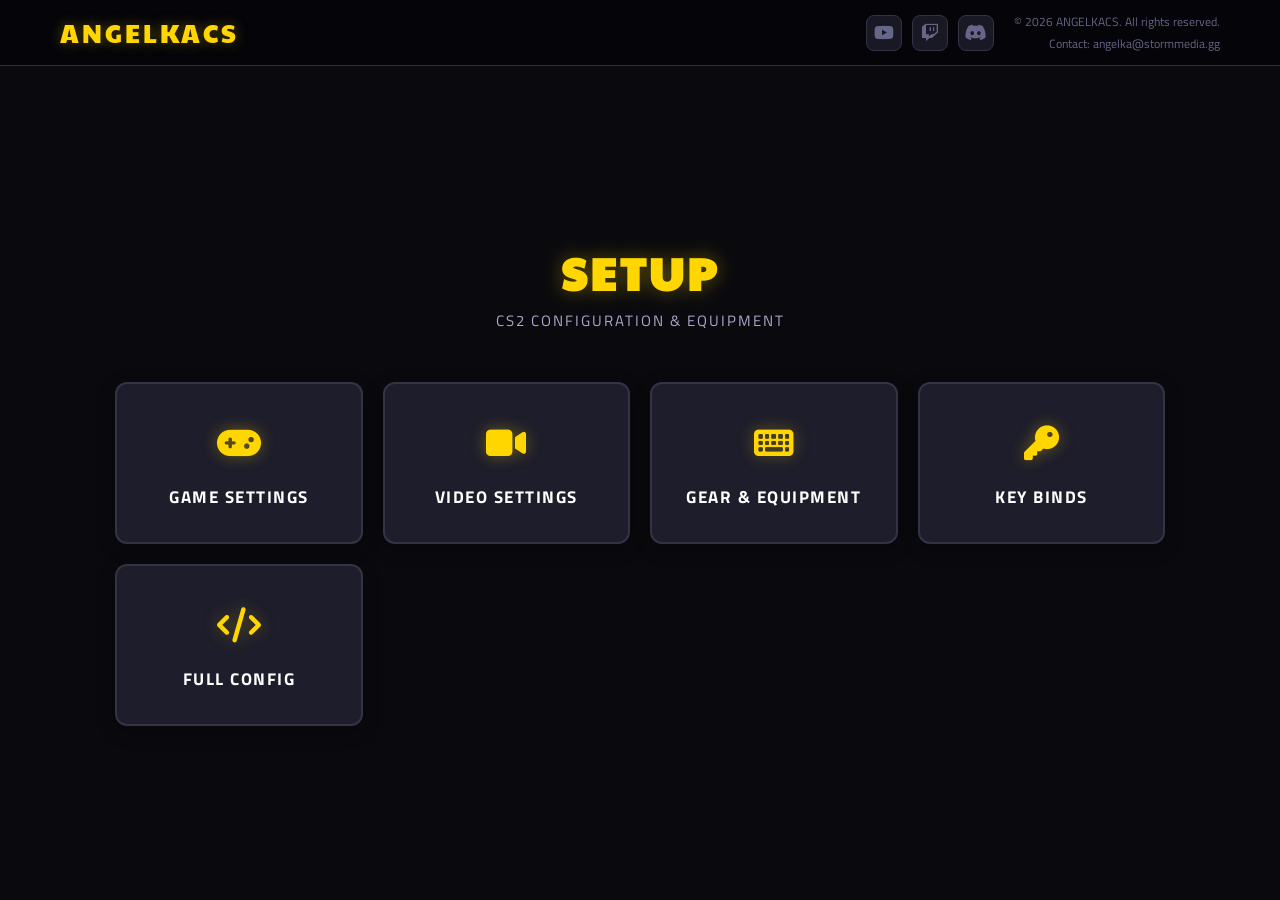
==== index.html @ 0987ab1c "Add files via upload" ====
<!DOCTYPE html>
<html lang="pl">
<head>
    <meta charset="UTF-8">
    <meta name="viewport" content="width=device-width, initial-scale=1.0">
    <title>ANGELKACS | SETUP</title>
    <link href="https://fonts.googleapis.com/css2?family=Titillium+Web:wght@300;400;600;700;900&family=Paytone+One&display=swap" rel="stylesheet">
    <link rel="stylesheet" href="https://cdnjs.cloudflare.com/ajax/libs/font-awesome/6.4.0/css/all.min.css">
    <link rel="stylesheet" href="css/main.css">
    <link rel="icon" type="image/png" href="../images/favicon.png">
    <meta name="description" content="ANGELKACS - Complete CS2 gaming setup and configuration">
</head>
<body>
    <div class="background-overlay"></div>

    <!-- Top Bar -->
    <header class="top-bar">
        <div class="container">
            <div class="top-logo">ANGELKACS</div>
            <div class="top-links">
                <div class="social-links">
                    <a href="https://www.youtube.com/@angelkacs" target="_blank" title="YouTube"><i class="fab fa-youtube"></i></a>
                    <a href="https://www.twitch.tv/angelkacs" target="_blank" title="Twitch"><i class="fab fa-twitch"></i></a>
                    <a href="https://discord.gg/rKGKQbuBxm" target="_blank" title="Discord"><i class="fab fa-discord"></i></a>
                </div>
                <div class="contact-info">
                    <div>&copy; <span id="currentYear"></span> ANGELKACS. All rights reserved.</div>
                    <div>Contact: <a href="mailto:angelka@stormmedia.gg">angelka@stormmedia.gg</a></div>
                </div>
            </div>
        </div>
    </header>

    <main class="main-content">
        <section class="grid-section">
            <div class="container">
                <div style="text-align:center; margin-bottom:50px;">
                    <h1 style="font-family:'Paytone One',sans-serif; font-size:2.8rem; color:var(--accent); text-transform:uppercase; letter-spacing:4px; text-shadow:0 0 20px var(--accent-glow); margin-bottom:10px;">SETUP</h1>
                    <p style="font-family:'Titillium Web',sans-serif; font-size:0.92rem; letter-spacing:2px; text-transform:uppercase; color:var(--text-dim); margin:0;">CS2 Configuration &amp; Equipment</p>
                </div>
                <div class="grid-container">
                    <a href="games/" class="grid-item">
                        <div class="grid-icon"><i class="fas fa-gamepad"></i></div>
                        <div class="grid-title">Game Settings</div>
                    </a>
                    <a href="video/" class="grid-item">
                        <div class="grid-icon"><i class="fas fa-video"></i></div>
                        <div class="grid-title">Video Settings</div>
                    </a>
                    <a href="eq/" class="grid-item">
                        <div class="grid-icon"><i class="fas fa-keyboard"></i></div>
                        <div class="grid-title">Gear &amp; Equipment</div>
                    </a>
                    <a href="binds/" class="grid-item">
                        <div class="grid-icon"><i class="fas fa-key"></i></div>
                        <div class="grid-title">Key Binds</div>
                    </a>
                    <a href="config/" class="grid-item">
                        <div class="grid-icon"><i class="fas fa-code"></i></div>
                        <div class="grid-title">Full Config</div>
                    </a>
                </div>
            </div>
        </section>
    </main>

    <script src="js/main.js"></script>
</body>
</html>
---- css/main.css ----
/* ===== RESET & BASE ===== */
* {
    margin: 0;
    padding: 0;
    box-sizing: border-box;
}

:root {
    --accent:        #FFD600;
    --accent-dark:   #e6c000;
    --accent-glow:   rgba(255, 214, 0, 0.35);
    --accent-subtle: rgba(255, 214, 0, 0.06);
    --accent-mid:    rgba(255, 214, 0, 0.15);

    --bg:        #0a0a0e;
    --bg-card:   rgba(30, 30, 45, 0.95);
    --bg-dark:   #050508;
    --bg-deeper: rgba(15, 15, 25, 0.9);

    --text:      #ffffff;
    --text-dim:  #aaaacc;
    --text-muted:#666688;
    --border:    #333344;

    --radius: 12px;
    --transition: all 0.25s ease;
}

@import url('https://fonts.googleapis.com/css2?family=Titillium+Web:wght@300;400;600;700;900&family=Paytone+One&display=swap');

html, body {
    height: 100%;
    font-family: 'Titillium Web', sans-serif;
    color: var(--text);
    overflow-x: hidden;
    background: var(--bg);
    -webkit-font-smoothing: antialiased;
    -moz-osx-font-smoothing: grayscale;
}

body::before {
    content: '';
    position: fixed;
    inset: 0;
    background:
        radial-gradient(circle at 20% 25%, rgba(255, 214, 0, 0.05) 0%, transparent 50%),
        radial-gradient(circle at 80% 75%, rgba(0, 0, 0, 0.8) 0%, transparent 50%),
        linear-gradient(180deg, #0a0a0e 0%, #0e0c16 100%);
    z-index: -2;
    pointer-events: none;
}

.background-overlay {
    position: fixed;
    inset: 0;
    background: repeating-linear-gradient(
        90deg,
        transparent 0px,
        transparent 1px,
        rgba(255, 214, 0, 0.015) 1px,
        rgba(255, 214, 0, 0.015) 2px
    );
    pointer-events: none;
    z-index: -1;
}

h1, h2, h3, h4 {
    font-family: 'Titillium Web', sans-serif;
    font-weight: 700;
    line-height: 1.2;
}

p {
    color: var(--text-dim);
    line-height: 1.5;
}

a {
    color: var(--text);
    text-decoration: none;
    transition: var(--transition);
}

.container {
    max-width: 1200px;
    margin: 0 auto;
    padding: 0 20px;
    width: 100%;
}

/* ===== TOP BAR ===== */
.top-bar {
    background: rgba(5, 5, 10, 0.95);
    border-bottom: 1px solid var(--border);
    padding: 12px 0;
    position: fixed;
    top: 0;
    left: 0;
    width: 100%;
    z-index: 1000;
    backdrop-filter: blur(8px);
}

.top-bar .container {
    display: flex;
    justify-content: space-between;
    align-items: center;
    flex-wrap: wrap;
    gap: 12px;
}

.top-logo {
    font-family: 'Paytone One', sans-serif;
    font-size: 1.6rem;
    color: var(--accent);
    text-transform: uppercase;
    letter-spacing: 3px;
    text-shadow: 0 0 14px var(--accent-glow);
}

.top-links {
    display: flex;
    align-items: center;
    gap: 20px;
}

.social-links {
    display: flex;
    gap: 10px;
}

.social-links a {
    color: var(--text-muted);
    font-size: 1.1rem;
    width: 36px;
    height: 36px;
    display: flex;
    align-items: center;
    justify-content: center;
    border-radius: 8px;
    border: 1px solid var(--border);
    background: rgba(30, 30, 45, 0.8);
    transition: var(--transition);
}

.social-links a:hover {
    color: var(--accent);
    border-color: var(--accent);
    box-shadow: 0 0 12px var(--accent-glow);
}

.contact-info {
    display: flex;
    flex-direction: column;
    gap: 3px;
    font-size: 0.78rem;
    color: var(--text-muted);
    text-align: right;
}

.contact-info a {
    color: var(--text-muted);
}

.contact-info a:hover {
    color: var(--accent);
}

/* ===== MAIN CONTENT ===== */
.main-content {
    padding-top: 72px;
    min-height: 100vh;
    display: flex;
    flex-direction: column;
    justify-content: center;
}

/* ===== GRID SECTION ===== */
.grid-section {
    padding: 60px 0;
    flex: 1;
    display: flex;
    align-items: center;
}

.grid-container {
    display: grid;
    grid-template-columns: repeat(auto-fit, minmax(200px, 1fr));
    gap: 20px;
    max-width: 1050px;
    margin: 0 auto;
    width: 100%;
}

/* ===== GRID ITEMS ===== */
.grid-item {
    background: var(--bg-card);
    border: 2px solid var(--border);
    border-radius: var(--radius);
    padding: 32px 20px;
    display: flex;
    flex-direction: column;
    align-items: center;
    justify-content: center;
    gap: 14px;
    transition: var(--transition);
    text-decoration: none;
    color: var(--text);
    text-align: center;
    min-height: 150px;
    box-shadow: 0 5px 18px rgba(0, 0, 0, 0.3);
    position: relative;
    overflow: hidden;
}

.grid-item::before {
    content: '';
    position: absolute;
    inset: 0;
    background: linear-gradient(135deg, var(--accent-subtle) 0%, transparent 70%);
    opacity: 0;
    transition: opacity 0.25s ease;
    border-radius: inherit;
}

.grid-item:hover {
    border-color: var(--accent);
    transform: translateY(-5px);
    box-shadow: 0 12px 35px var(--accent-glow), 0 4px 15px rgba(0,0,0,0.4);
    color: var(--text);
}

.grid-item:hover::before {
    opacity: 1;
}

.grid-icon {
    font-size: 2.2rem;
    color: var(--accent);
    height: 54px;
    width: 54px;
    display: flex;
    align-items: center;
    justify-content: center;
    filter: drop-shadow(0 0 8px var(--accent-glow));
    position: relative;
    z-index: 1;
}

.grid-title {
    font-family: 'Titillium Web', sans-serif;
    font-size: 1.05rem;
    font-weight: 700;
    color: var(--text);
    letter-spacing: 1.5px;
    text-transform: uppercase;
    position: relative;
    z-index: 1;
}

/* ===== BACK TO MAIN ===== */
.back-to-main {
    display: inline-flex;
    align-items: center;
    gap: 8px;
    color: var(--text-dim);
    font-size: 0.88rem;
    font-weight: 600;
    margin-bottom: 18px;
    padding: 8px 18px;
    border-radius: 8px;
    border: 1px solid var(--border);
    background: rgba(30, 30, 45, 0.7);
    letter-spacing: 0.5px;
    text-transform: uppercase;
    transition: var(--transition);
}

.back-to-main:hover {
    color: var(--accent);
    border-color: var(--accent);
    background: var(--accent-subtle);
    box-shadow: 0 0 14px var(--accent-glow);
}

/* ===== RESPONSIVE ===== */
@media (max-width: 992px) {
    .grid-container {
        grid-template-columns: repeat(2, 1fr);
        max-width: 700px;
    }
}

@media (max-width: 768px) {
    .top-bar .container {
        flex-direction: column;
        text-align: center;
        gap: 8px;
    }

    .contact-info { text-align: center; }
    .social-links { justify-content: center; }
    .main-content { padding-top: 115px; }
    .grid-section { padding: 40px 0; }

    .grid-container {
        grid-template-columns: 1fr;
        max-width: 380px;
        gap: 14px;
    }

    .grid-item { padding: 26px 18px; min-height: 120px; }
    .grid-icon { font-size: 1.8rem; }
    .grid-title { font-size: 0.95rem; }
}

@media (max-width: 480px) {
    .top-logo { font-size: 1.3rem; letter-spacing: 2px; }
    .grid-item { padding: 20px 14px; min-height: 110px; }
    .grid-icon { font-size: 1.6rem; }
    .grid-title { font-size: 0.9rem; }
}
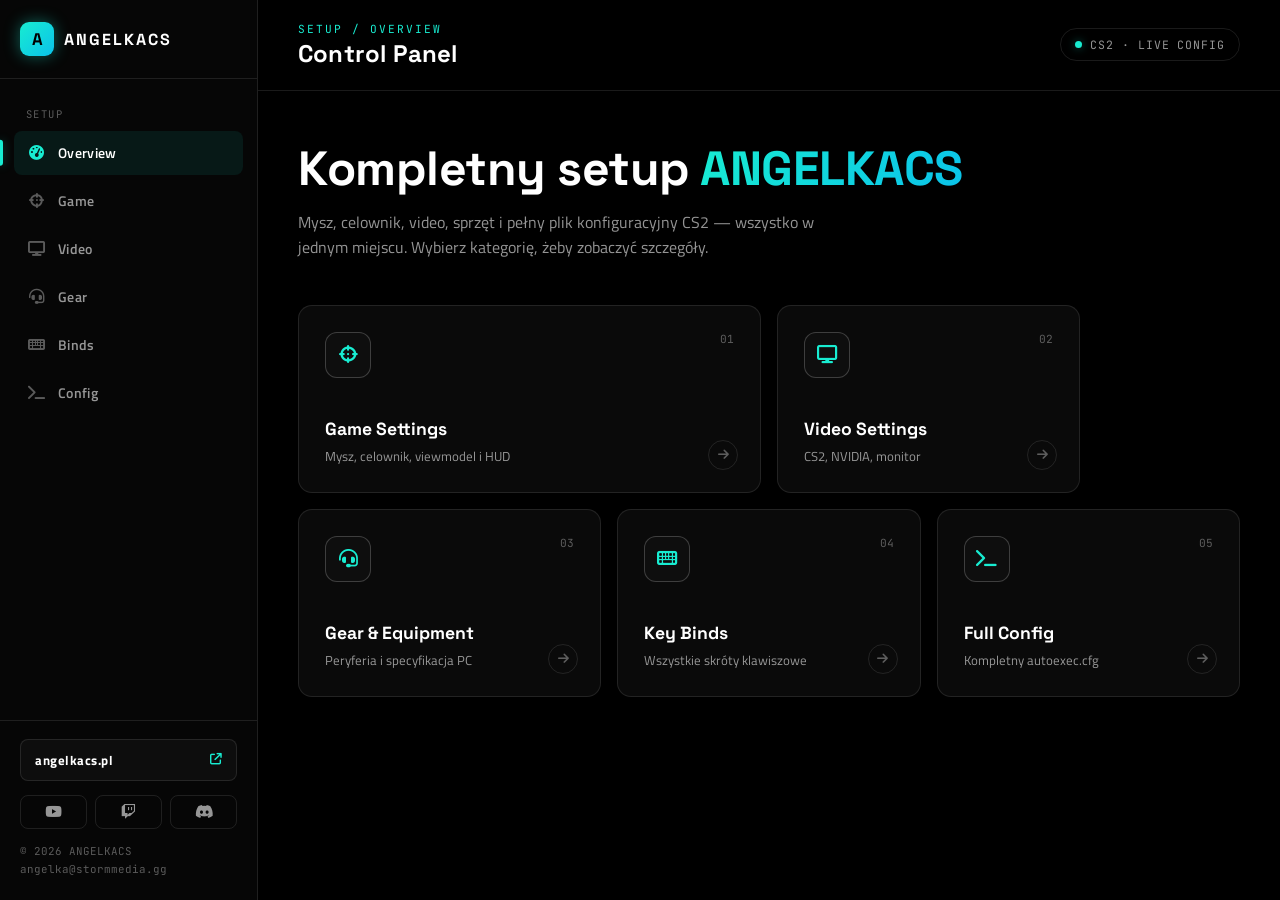
==== commit 40936850: "Add files via upload" ====
--- a/index.html
+++ b/index.html
@@ -4,7 +4,7 @@
     <meta charset="UTF-8">
     <meta name="viewport" content="width=device-width, initial-scale=1.0">
     <title>ANGELKACS | SETUP</title>
-    <link href="https://fonts.googleapis.com/css2?family=Titillium+Web:wght@300;400;600;700;900&family=Paytone+One&display=swap" rel="stylesheet">
+    <link href="https://fonts.googleapis.com/css2?family=Titillium+Web:wght@300;400;600;700;900&family=Space+Grotesk:wght@400;500;600;700&family=JetBrains+Mono:wght@400;500;600;700&display=swap" rel="stylesheet">
     <link rel="stylesheet" href="https://cdnjs.cloudflare.com/ajax/libs/font-awesome/6.4.0/css/all.min.css">
     <link rel="stylesheet" href="css/main.css">
     <link rel="icon" type="image/png" href="../images/favicon.png">
@@ -13,57 +13,126 @@
 <body>
     <div class="background-overlay"></div>
 
-    <!-- Top Bar -->
-    <header class="top-bar">
-        <div class="container">
-            <div class="top-logo">ANGELKACS</div>
-            <div class="top-links">
-                <div class="social-links">
+    <div class="app-shell">
+        <aside class="sidebar" id="sidebar">
+            <div class="sidebar-top">
+                <a href="./" class="brand">
+                    <span class="brand-mark">A</span>
+                    <span class="brand-text">ANGELKACS</span>
+                </a>
+                <button class="sidebar-toggle" id="sidebarToggle" aria-label="Menu">
+                    <i class="fas fa-bars"></i>
+                </button>
+            </div>
+            <nav class="sidebar-nav">
+                <span class="nav-section-label">Setup</span>
+                <a href="./" class="nav-link active" data-page="overview"><i class="fas fa-gauge-high"></i><span>Overview</span></a>
+                <a href="games/" class="nav-link" data-page="games"><i class="fas fa-crosshairs"></i><span>Game</span></a>
+                <a href="video/" class="nav-link" data-page="video"><i class="fas fa-display"></i><span>Video</span></a>
+                <a href="eq/" class="nav-link" data-page="eq"><i class="fas fa-headset"></i><span>Gear</span></a>
+                <a href="binds/" class="nav-link" data-page="binds"><i class="fas fa-keyboard"></i><span>Binds</span></a>
+                <a href="config/" class="nav-link" data-page="config"><i class="fas fa-terminal"></i><span>Config</span></a>
+            </nav>
+            <div class="sidebar-bottom">
+                <a href="https://angelkacs.pl" target="_blank" class="ext-link">
+                    <span>angelkacs.pl</span>
+                    <i class="fas fa-arrow-up-right-from-square"></i>
+                </a>
+                <div class="sidebar-socials">
                     <a href="https://www.youtube.com/@angelkacs" target="_blank" title="YouTube"><i class="fab fa-youtube"></i></a>
                     <a href="https://www.twitch.tv/angelkacs" target="_blank" title="Twitch"><i class="fab fa-twitch"></i></a>
                     <a href="https://discord.gg/rKGKQbuBxm" target="_blank" title="Discord"><i class="fab fa-discord"></i></a>
                 </div>
-                <div class="contact-info">
-                    <div>&copy; <span id="currentYear"></span> ANGELKACS. All rights reserved.</div>
-                    <div>Contact: <a href="mailto:angelka@stormmedia.gg">angelka@stormmedia.gg</a></div>
+                <div class="sidebar-meta">
+                    &copy; <span id="currentYear"></span> ANGELKACS<br>
+                    <a href="mailto:angelka@stormmedia.gg">angelka@stormmedia.gg</a>
                 </div>
             </div>
+        </aside>
+
+        <div class="app-main">
+            <header class="topbar">
+                <div class="topbar-heading">
+                    <span class="page-eyebrow">Setup / Overview</span>
+                    <h1 class="page-title">Control Panel</h1>
+                </div>
+                <div class="status-pill">
+                    <span class="status-dot"></span>
+                    <span class="status-label">CS2 &middot; Live Config</span>
+                </div>
+            </header>
+
+            <main class="page-content">
+                <section class="hero">
+                    <h1>Kompletny setup <span>ANGELKACS</span></h1>
+                    <p>Mysz, celownik, video, sprzęt i pełny plik konfiguracyjny CS2 &mdash; wszystko w jednym miejscu. Wybierz kategorię, żeby zobaczyć szczegóły.</p>
+                </section>
+
+                <section class="bento">
+                    <a href="games/" class="bento-tile bento-tile--wide">
+                        <div class="tile-top">
+                            <div class="tile-icon"><i class="fas fa-crosshairs"></i></div>
+                            <span class="tile-index">01</span>
+                        </div>
+                        <div class="tile-bottom">
+                            <div class="tile-title">Game Settings</div>
+                            <div class="tile-desc">Mysz, celownik, viewmodel i HUD</div>
+                        </div>
+                        <div class="tile-arrow"><i class="fas fa-arrow-right"></i></div>
+                    </a>
+
+                    <a href="video/" class="bento-tile">
+                        <div class="tile-top">
+                            <div class="tile-icon"><i class="fas fa-display"></i></div>
+                            <span class="tile-index">02</span>
+                        </div>
+                        <div class="tile-bottom">
+                            <div class="tile-title">Video Settings</div>
+                            <div class="tile-desc">CS2, NVIDIA, monitor</div>
+                        </div>
+                        <div class="tile-arrow"><i class="fas fa-arrow-right"></i></div>
+                    </a>
+
+                    <a href="eq/" class="bento-tile">
+                        <div class="tile-top">
+                            <div class="tile-icon"><i class="fas fa-headset"></i></div>
+                            <span class="tile-index">03</span>
+                        </div>
+                        <div class="tile-bottom">
+                            <div class="tile-title">Gear &amp; Equipment</div>
+                            <div class="tile-desc">Peryferia i specyfikacja PC</div>
+                        </div>
+                        <div class="tile-arrow"><i class="fas fa-arrow-right"></i></div>
+                    </a>
+
+                    <a href="binds/" class="bento-tile">
+                        <div class="tile-top">
+                            <div class="tile-icon"><i class="fas fa-keyboard"></i></div>
+                            <span class="tile-index">04</span>
+                        </div>
+                        <div class="tile-bottom">
+                            <div class="tile-title">Key Binds</div>
+                            <div class="tile-desc">Wszystkie skróty klawiszowe</div>
+                        </div>
+                        <div class="tile-arrow"><i class="fas fa-arrow-right"></i></div>
+                    </a>
+
+                    <a href="config/" class="bento-tile">
+                        <div class="tile-top">
+                            <div class="tile-icon"><i class="fas fa-terminal"></i></div>
+                            <span class="tile-index">05</span>
+                        </div>
+                        <div class="tile-bottom">
+                            <div class="tile-title">Full Config</div>
+                            <div class="tile-desc">Kompletny autoexec.cfg</div>
+                        </div>
+                        <div class="tile-arrow"><i class="fas fa-arrow-right"></i></div>
+                    </a>
+                </section>
+            </main>
         </div>
-    </header>
-
-    <main class="main-content">
-        <section class="grid-section">
-            <div class="container">
-                <div style="text-align:center; margin-bottom:50px;">
-                    <h1 style="font-family:'Paytone One',sans-serif; font-size:2.8rem; color:var(--accent); text-transform:uppercase; letter-spacing:4px; text-shadow:0 0 20px var(--accent-glow); margin-bottom:10px;">SETUP</h1>
-                    <p style="font-family:'Titillium Web',sans-serif; font-size:0.92rem; letter-spacing:2px; text-transform:uppercase; color:var(--text-dim); margin:0;">CS2 Configuration &amp; Equipment</p>
-                </div>
-                <div class="grid-container">
-                    <a href="games/" class="grid-item">
-                        <div class="grid-icon"><i class="fas fa-gamepad"></i></div>
-                        <div class="grid-title">Game Settings</div>
-                    </a>
-                    <a href="video/" class="grid-item">
-                        <div class="grid-icon"><i class="fas fa-video"></i></div>
-                        <div class="grid-title">Video Settings</div>
-                    </a>
-                    <a href="eq/" class="grid-item">
-                        <div class="grid-icon"><i class="fas fa-keyboard"></i></div>
-                        <div class="grid-title">Gear &amp; Equipment</div>
-                    </a>
-                    <a href="binds/" class="grid-item">
-                        <div class="grid-icon"><i class="fas fa-key"></i></div>
-                        <div class="grid-title">Key Binds</div>
-                    </a>
-                    <a href="config/" class="grid-item">
-                        <div class="grid-icon"><i class="fas fa-code"></i></div>
-                        <div class="grid-title">Full Config</div>
-                    </a>
-                </div>
-            </div>
-        </section>
-    </main>
+    </div>
 
     <script src="js/main.js"></script>
 </body>
-</html>+</html>
--- a/css/main.css
+++ b/css/main.css
@@ -1,4 +1,3 @@
-/* ===== RESET & BASE ===== */
 * {
     margin: 0;
     padding: 0;
@@ -6,33 +5,36 @@
 }
 
 :root {
-    --accent:        #FFD600;
-    --accent-dark:   #e6c000;
-    --accent-glow:   rgba(255, 214, 0, 0.35);
-    --accent-subtle: rgba(255, 214, 0, 0.06);
-    --accent-mid:    rgba(255, 214, 0, 0.15);
-
-    --bg:        #0a0a0e;
-    --bg-card:   rgba(30, 30, 45, 0.95);
-    --bg-dark:   #050508;
-    --bg-deeper: rgba(15, 15, 25, 0.9);
-
+    --accent:        #18ecd1;
+    --accent-2:      #0ac2ea;
+    --accent-glow:   rgba(24, 236, 209, 0.4);
+    --accent-subtle: rgba(24, 236, 209, 0.08);
+    --accent-mid:    rgba(24, 236, 209, 0.18);
+
+    --bg:        #000000;
+    --bg-alt:    #060606;
+    --panel:     #0a0a0a;
+    --panel-2:   #0d0d0d;
+
+    --white:     #ffffff;
     --text:      #ffffff;
-    --text-dim:  #aaaacc;
-    --text-muted:#666688;
-    --border:    #333344;
-
-    --radius: 12px;
-    --transition: all 0.25s ease;
-}
-
-@import url('https://fonts.googleapis.com/css2?family=Titillium+Web:wght@300;400;600;700;900&family=Paytone+One&display=swap');
+    --text-dim:  rgba(255, 255, 255, 0.58);
+    --text-muted:rgba(255, 255, 255, 0.34);
+    --border:    rgba(255, 255, 255, 0.10);
+    --border-strong: rgba(255, 255, 255, 0.20);
+
+    --radius: 14px;
+    --radius-sm: 8px;
+    --sidebar-w: 258px;
+    --transition: all 0.2s cubic-bezier(.4,0,.2,1);
+}
+
+@import url('https://fonts.googleapis.com/css2?family=Titillium+Web:wght@300;400;600;700;900&family=Space+Grotesk:wght@400;500;600;700&family=JetBrains+Mono:wght@400;500;600;700&display=swap');
 
 html, body {
     height: 100%;
     font-family: 'Titillium Web', sans-serif;
     color: var(--text);
-    overflow-x: hidden;
     background: var(--bg);
     -webkit-font-smoothing: antialiased;
     -moz-osx-font-smoothing: grayscale;
@@ -43,9 +45,8 @@
     position: fixed;
     inset: 0;
     background:
-        radial-gradient(circle at 20% 25%, rgba(255, 214, 0, 0.05) 0%, transparent 50%),
-        radial-gradient(circle at 80% 75%, rgba(0, 0, 0, 0.8) 0%, transparent 50%),
-        linear-gradient(180deg, #0a0a0e 0%, #0e0c16 100%);
+        radial-gradient(circle at 0% 0%, rgba(24, 236, 209, 0.09) 0%, transparent 40%),
+        radial-gradient(circle at 100% 100%, rgba(10, 194, 234, 0.07) 0%, transparent 45%);
     z-index: -2;
     pointer-events: none;
 }
@@ -53,270 +54,454 @@
 .background-overlay {
     position: fixed;
     inset: 0;
-    background: repeating-linear-gradient(
-        90deg,
-        transparent 0px,
-        transparent 1px,
-        rgba(255, 214, 0, 0.015) 1px,
-        rgba(255, 214, 0, 0.015) 2px
-    );
+    background-image:
+        linear-gradient(rgba(255,255,255,0.025) 1px, transparent 1px),
+        linear-gradient(90deg, rgba(255,255,255,0.025) 1px, transparent 1px);
+    background-size: 42px 42px;
+    -webkit-mask-image: radial-gradient(circle at 20% 10%, black 0%, transparent 70%);
+    mask-image: radial-gradient(circle at 20% 10%, black 0%, transparent 70%);
     pointer-events: none;
     z-index: -1;
 }
 
 h1, h2, h3, h4 {
-    font-family: 'Titillium Web', sans-serif;
+    font-family: 'Space Grotesk', sans-serif;
     font-weight: 700;
-    line-height: 1.2;
-}
-
-p {
+    line-height: 1.15;
+    color: var(--white);
+}
+
+p { color: var(--text-dim); line-height: 1.6; }
+
+a { color: var(--text); text-decoration: none; transition: var(--transition); }
+
+ul { list-style: none; }
+
+button { font-family: inherit; }
+
+::selection { background: var(--accent); color: #000; }
+
+/* ===================================================== */
+/* APP SHELL                                              */
+/* ===================================================== */
+.app-shell {
+    display: flex;
+    min-height: 100vh;
+}
+
+/* ---------- SIDEBAR ---------- */
+.sidebar {
+    width: var(--sidebar-w);
+    flex-shrink: 0;
+    position: fixed;
+    top: 0; left: 0; bottom: 0;
+    background: var(--bg-alt);
+    border-right: 1px solid var(--border);
+    display: flex;
+    flex-direction: column;
+    z-index: 1000;
+}
+
+.sidebar-top {
+    display: flex;
+    align-items: center;
+    justify-content: space-between;
+    padding: 22px 20px;
+    border-bottom: 1px solid var(--border);
+}
+
+.brand {
+    display: flex;
+    align-items: center;
+    gap: 10px;
+}
+
+.brand-mark {
+    width: 34px;
+    height: 34px;
+    border-radius: 9px;
+    display: flex;
+    align-items: center;
+    justify-content: center;
+    font-family: 'Space Grotesk', sans-serif;
+    font-weight: 700;
+    font-size: 1.05rem;
+    color: #000;
+    background: linear-gradient(135deg, var(--accent), var(--accent-2));
+    box-shadow: 0 0 16px var(--accent-glow);
+}
+
+.brand-text {
+    font-family: 'Space Grotesk', sans-serif;
+    font-weight: 700;
+    font-size: 1rem;
+    letter-spacing: 2px;
+    color: var(--white);
+}
+
+.sidebar-toggle {
+    display: none;
+    width: 38px;
+    height: 38px;
+    align-items: center;
+    justify-content: center;
+    background: transparent;
+    border: 1px solid var(--border);
+    border-radius: var(--radius-sm);
+    color: var(--white);
+    cursor: pointer;
+}
+
+.sidebar-nav {
+    padding: 18px 14px;
+    display: flex;
+    flex-direction: column;
+    gap: 4px;
+    overflow-y: auto;
+}
+
+.nav-section-label {
+    font-family: 'JetBrains Mono', monospace;
+    font-size: 0.66rem;
+    letter-spacing: 0.14em;
+    text-transform: uppercase;
+    color: var(--text-muted);
+    padding: 10px 12px 6px;
+}
+
+.nav-link {
+    display: flex;
+    align-items: center;
+    gap: 12px;
+    padding: 11px 14px;
+    border-radius: var(--radius-sm);
     color: var(--text-dim);
-    line-height: 1.5;
-}
-
-a {
-    color: var(--text);
-    text-decoration: none;
+    font-size: 0.9rem;
+    font-weight: 600;
+    letter-spacing: 0.3px;
+    position: relative;
     transition: var(--transition);
 }
 
-.container {
-    max-width: 1200px;
-    margin: 0 auto;
-    padding: 0 20px;
-    width: 100%;
-}
-
-/* ===== TOP BAR ===== */
-.top-bar {
-    background: rgba(5, 5, 10, 0.95);
-    border-bottom: 1px solid var(--border);
-    padding: 12px 0;
-    position: fixed;
-    top: 0;
-    left: 0;
-    width: 100%;
-    z-index: 1000;
-    backdrop-filter: blur(8px);
-}
-
-.top-bar .container {
-    display: flex;
+.nav-link i {
+    width: 18px;
+    text-align: center;
+    font-size: 0.95rem;
+    color: var(--text-muted);
+    transition: var(--transition);
+}
+
+.nav-link:hover {
+    background: rgba(255,255,255,0.04);
+    color: var(--white);
+}
+
+.nav-link:hover i { color: var(--accent); }
+
+.nav-link.active {
+    background: var(--accent-subtle);
+    color: var(--white);
+}
+
+.nav-link.active i { color: var(--accent); }
+
+.nav-link.active::before {
+    content: '';
+    position: absolute;
+    left: -14px;
+    top: 50%;
+    transform: translateY(-50%);
+    width: 3px;
+    height: 60%;
+    background: var(--accent);
+    border-radius: 0 4px 4px 0;
+    box-shadow: 0 0 10px var(--accent-glow);
+}
+
+.sidebar-bottom {
+    margin-top: auto;
+    padding: 18px 20px 22px;
+    border-top: 1px solid var(--border);
+    display: flex;
+    flex-direction: column;
+    gap: 14px;
+}
+
+.ext-link {
+    display: flex;
+    align-items: center;
     justify-content: space-between;
-    align-items: center;
-    flex-wrap: wrap;
-    gap: 12px;
-}
-
-.top-logo {
-    font-family: 'Paytone One', sans-serif;
-    font-size: 1.6rem;
-    color: var(--accent);
-    text-transform: uppercase;
-    letter-spacing: 3px;
-    text-shadow: 0 0 14px var(--accent-glow);
-}
-
-.top-links {
-    display: flex;
-    align-items: center;
-    gap: 20px;
-}
-
-.social-links {
-    display: flex;
-    gap: 10px;
-}
-
-.social-links a {
-    color: var(--text-muted);
-    font-size: 1.1rem;
-    width: 36px;
-    height: 36px;
+    padding: 10px 14px;
+    border: 1px solid var(--border);
+    border-radius: var(--radius-sm);
+    font-size: 0.8rem;
+    font-weight: 700;
+    letter-spacing: 0.5px;
+    color: var(--white);
+    background: rgba(255,255,255,0.03);
+}
+
+.ext-link i { font-size: 0.72rem; color: var(--accent); }
+
+.ext-link:hover { border-color: var(--accent); box-shadow: 0 0 14px var(--accent-glow); }
+
+.sidebar-socials { display: flex; gap: 8px; }
+
+.sidebar-socials a {
+    flex: 1;
+    height: 34px;
     display: flex;
     align-items: center;
     justify-content: center;
-    border-radius: 8px;
     border: 1px solid var(--border);
-    background: rgba(30, 30, 45, 0.8);
-    transition: var(--transition);
-}
-
-.social-links a:hover {
+    border-radius: var(--radius-sm);
+    color: var(--text-dim);
+    font-size: 0.92rem;
+}
+
+.sidebar-socials a:hover {
     color: var(--accent);
     border-color: var(--accent);
     box-shadow: 0 0 12px var(--accent-glow);
 }
 
-.contact-info {
+.sidebar-meta {
+    font-family: 'JetBrains Mono', monospace;
+    font-size: 0.68rem;
+    color: var(--text-muted);
+    line-height: 1.6;
+}
+
+.sidebar-meta a { color: var(--text-muted); }
+.sidebar-meta a:hover { color: var(--accent); }
+
+/* ---------- MAIN AREA ---------- */
+.app-main {
+    margin-left: var(--sidebar-w);
+    width: calc(100% - var(--sidebar-w));
     display: flex;
     flex-direction: column;
-    gap: 3px;
+    min-height: 100vh;
+}
+
+.topbar {
+    position: sticky;
+    top: 0;
+    z-index: 500;
+    display: flex;
+    align-items: center;
+    justify-content: space-between;
+    gap: 20px;
+    padding: 22px 40px;
+    background: rgba(0,0,0,0.75);
+    backdrop-filter: blur(14px);
+    -webkit-backdrop-filter: blur(14px);
+    border-bottom: 1px solid var(--border);
+}
+
+.topbar-heading { display: flex; flex-direction: column; gap: 4px; }
+
+.page-eyebrow {
+    font-family: 'JetBrains Mono', monospace;
+    font-size: 0.7rem;
+    letter-spacing: 0.18em;
+    text-transform: uppercase;
+    color: var(--accent);
+}
+
+.page-title {
+    font-family: 'Space Grotesk', sans-serif;
+    font-size: 1.5rem;
+    font-weight: 700;
+    color: var(--white);
+    letter-spacing: 0.2px;
+}
+
+.status-pill {
+    display: flex;
+    align-items: center;
+    gap: 8px;
+    padding: 8px 14px;
+    border: 1px solid var(--border);
+    border-radius: 999px;
+    font-family: 'JetBrains Mono', monospace;
+    font-size: 0.72rem;
+    letter-spacing: 0.08em;
+    text-transform: uppercase;
+    color: var(--text-dim);
+    white-space: nowrap;
+}
+
+.status-dot {
+    width: 7px;
+    height: 7px;
+    border-radius: 50%;
+    background: var(--accent);
+    box-shadow: 0 0 8px var(--accent-glow);
+    animation: pulse-dot 1.8s ease-in-out infinite;
+}
+
+@keyframes pulse-dot {
+    0%, 100% { opacity: 1; transform: scale(1); }
+    50% { opacity: 0.45; transform: scale(0.8); }
+}
+
+.page-content { padding: 40px; flex: 1; }
+
+/* ===================================================== */
+/* HOME / OVERVIEW                                        */
+/* ===================================================== */
+.hero {
+    padding: 10px 0 44px;
+    max-width: 760px;
+}
+
+.hero h1 {
+    font-size: clamp(2.1rem, 4vw, 3rem);
+    letter-spacing: -0.5px;
+    margin-bottom: 14px;
+}
+
+.hero h1 span {
+    background: linear-gradient(120deg, var(--accent) 0%, var(--accent-2) 100%);
+    -webkit-background-clip: text;
+    background-clip: text;
+    color: transparent;
+}
+
+.hero p { font-size: 1rem; max-width: 540px; }
+
+.bento {
+    display: grid;
+    grid-template-columns: repeat(6, 1fr);
+    gap: 16px;
+}
+
+.bento-tile {
+    grid-column: span 2;
+    background: var(--panel);
+    border: 1px solid var(--border);
+    border-radius: var(--radius);
+    padding: 26px;
+    display: flex;
+    flex-direction: column;
+    gap: 40px;
+    position: relative;
+    overflow: hidden;
+    transition: var(--transition);
+}
+
+.bento-tile--wide { grid-column: span 3; }
+
+.bento-tile:hover {
+    border-color: var(--accent);
+    transform: translateY(-4px);
+    box-shadow: 0 16px 40px rgba(0,0,0,0.5), 0 0 30px var(--accent-glow);
+}
+
+.tile-top { display: flex; align-items: flex-start; justify-content: space-between; }
+
+.tile-icon {
+    width: 46px;
+    height: 46px;
+    border-radius: 12px;
+    border: 1px solid var(--border-strong);
+    display: flex;
+    align-items: center;
+    justify-content: center;
+    font-size: 1.15rem;
+    color: var(--accent);
+    background: rgba(255,255,255,0.02);
+    transition: var(--transition);
+}
+
+.bento-tile:hover .tile-icon {
+    background: var(--accent);
+    color: #000;
+    box-shadow: 0 0 20px var(--accent-glow);
+}
+
+.tile-index {
+    font-family: 'JetBrains Mono', monospace;
+    font-size: 0.7rem;
+    color: var(--text-muted);
+}
+
+.tile-bottom { display: flex; flex-direction: column; gap: 6px; }
+
+.tile-title {
+    font-family: 'Space Grotesk', sans-serif;
+    font-weight: 700;
+    font-size: 1.1rem;
+    color: var(--white);
+}
+
+.tile-desc { font-size: 0.83rem; color: var(--text-dim); }
+
+.tile-arrow {
+    position: absolute;
+    bottom: 22px;
+    right: 22px;
+    width: 30px;
+    height: 30px;
+    border-radius: 50%;
+    border: 1px solid var(--border);
+    display: flex;
+    align-items: center;
+    justify-content: center;
     font-size: 0.78rem;
     color: var(--text-muted);
-    text-align: right;
-}
-
-.contact-info a {
-    color: var(--text-muted);
-}
-
-.contact-info a:hover {
+    transition: var(--transition);
+}
+
+.bento-tile:hover .tile-arrow {
+    border-color: var(--accent);
     color: var(--accent);
-}
-
-/* ===== MAIN CONTENT ===== */
-.main-content {
-    padding-top: 72px;
-    min-height: 100vh;
-    display: flex;
-    flex-direction: column;
-    justify-content: center;
-}
-
-/* ===== GRID SECTION ===== */
-.grid-section {
-    padding: 60px 0;
-    flex: 1;
-    display: flex;
-    align-items: center;
-}
-
-.grid-container {
-    display: grid;
-    grid-template-columns: repeat(auto-fit, minmax(200px, 1fr));
-    gap: 20px;
-    max-width: 1050px;
-    margin: 0 auto;
-    width: 100%;
-}
-
-/* ===== GRID ITEMS ===== */
-.grid-item {
-    background: var(--bg-card);
-    border: 2px solid var(--border);
-    border-radius: var(--radius);
-    padding: 32px 20px;
-    display: flex;
-    flex-direction: column;
-    align-items: center;
-    justify-content: center;
-    gap: 14px;
-    transition: var(--transition);
-    text-decoration: none;
-    color: var(--text);
-    text-align: center;
-    min-height: 150px;
-    box-shadow: 0 5px 18px rgba(0, 0, 0, 0.3);
-    position: relative;
-    overflow: hidden;
-}
-
-.grid-item::before {
-    content: '';
-    position: absolute;
-    inset: 0;
-    background: linear-gradient(135deg, var(--accent-subtle) 0%, transparent 70%);
-    opacity: 0;
-    transition: opacity 0.25s ease;
-    border-radius: inherit;
-}
-
-.grid-item:hover {
-    border-color: var(--accent);
-    transform: translateY(-5px);
-    box-shadow: 0 12px 35px var(--accent-glow), 0 4px 15px rgba(0,0,0,0.4);
-    color: var(--text);
-}
-
-.grid-item:hover::before {
-    opacity: 1;
-}
-
-.grid-icon {
-    font-size: 2.2rem;
-    color: var(--accent);
-    height: 54px;
-    width: 54px;
-    display: flex;
-    align-items: center;
-    justify-content: center;
-    filter: drop-shadow(0 0 8px var(--accent-glow));
-    position: relative;
-    z-index: 1;
-}
-
-.grid-title {
-    font-family: 'Titillium Web', sans-serif;
-    font-size: 1.05rem;
-    font-weight: 700;
-    color: var(--text);
-    letter-spacing: 1.5px;
-    text-transform: uppercase;
-    position: relative;
-    z-index: 1;
-}
-
-/* ===== BACK TO MAIN ===== */
-.back-to-main {
-    display: inline-flex;
-    align-items: center;
-    gap: 8px;
-    color: var(--text-dim);
-    font-size: 0.88rem;
-    font-weight: 600;
-    margin-bottom: 18px;
-    padding: 8px 18px;
-    border-radius: 8px;
-    border: 1px solid var(--border);
-    background: rgba(30, 30, 45, 0.7);
-    letter-spacing: 0.5px;
-    text-transform: uppercase;
-    transition: var(--transition);
-}
-
-.back-to-main:hover {
-    color: var(--accent);
-    border-color: var(--accent);
-    background: var(--accent-subtle);
-    box-shadow: 0 0 14px var(--accent-glow);
-}
-
-/* ===== RESPONSIVE ===== */
-@media (max-width: 992px) {
-    .grid-container {
-        grid-template-columns: repeat(2, 1fr);
-        max-width: 700px;
+    transform: rotate(45deg);
+}
+
+/* ===================================================== */
+/* RESPONSIVE                                             */
+/* ===================================================== */
+@media (max-width: 980px) {
+    .sidebar {
+        width: 100%;
+        height: auto;
+        position: fixed;
+        top: 0; left: 0; right: 0; bottom: auto;
+        border-right: none;
+        border-bottom: 1px solid var(--border);
+        flex-direction: column;
     }
-}
-
-@media (max-width: 768px) {
-    .top-bar .container {
-        flex-direction: column;
-        text-align: center;
-        gap: 8px;
+    .sidebar-toggle { display: flex; }
+    .sidebar-nav, .sidebar-bottom {
+        max-height: 0;
+        overflow: hidden;
+        padding-top: 0;
+        padding-bottom: 0;
+        opacity: 0;
+        transition: max-height 0.3s ease, opacity 0.2s ease, padding 0.3s ease;
     }
-
-    .contact-info { text-align: center; }
-    .social-links { justify-content: center; }
-    .main-content { padding-top: 115px; }
-    .grid-section { padding: 40px 0; }
-
-    .grid-container {
-        grid-template-columns: 1fr;
-        max-width: 380px;
-        gap: 14px;
+    .sidebar.open .sidebar-nav {
+        max-height: 420px;
+        opacity: 1;
+        padding: 14px 14px;
     }
-
-    .grid-item { padding: 26px 18px; min-height: 120px; }
-    .grid-icon { font-size: 1.8rem; }
-    .grid-title { font-size: 0.95rem; }
-}
-
-@media (max-width: 480px) {
-    .top-logo { font-size: 1.3rem; letter-spacing: 2px; }
-    .grid-item { padding: 20px 14px; min-height: 110px; }
-    .grid-icon { font-size: 1.6rem; }
-    .grid-title { font-size: 0.9rem; }
-}+    .sidebar.open .sidebar-bottom {
+        max-height: 260px;
+        opacity: 1;
+        padding: 16px 20px 20px;
+    }
+    .app-main { margin-left: 0; width: 100%; padding-top: 70px; }
+    .topbar { padding: 18px 22px; }
+    .page-content { padding: 26px 22px; }
+    .bento { grid-template-columns: repeat(2, 1fr); }
+    .bento-tile, .bento-tile--wide { grid-column: span 1; }
+}
+
+@media (max-width: 560px) {
+    .page-title { font-size: 1.2rem; }
+    .status-pill span.status-label { display: none; }
+    .hero p { font-size: 0.92rem; }
+    .topbar { flex-wrap: wrap; }
+}
